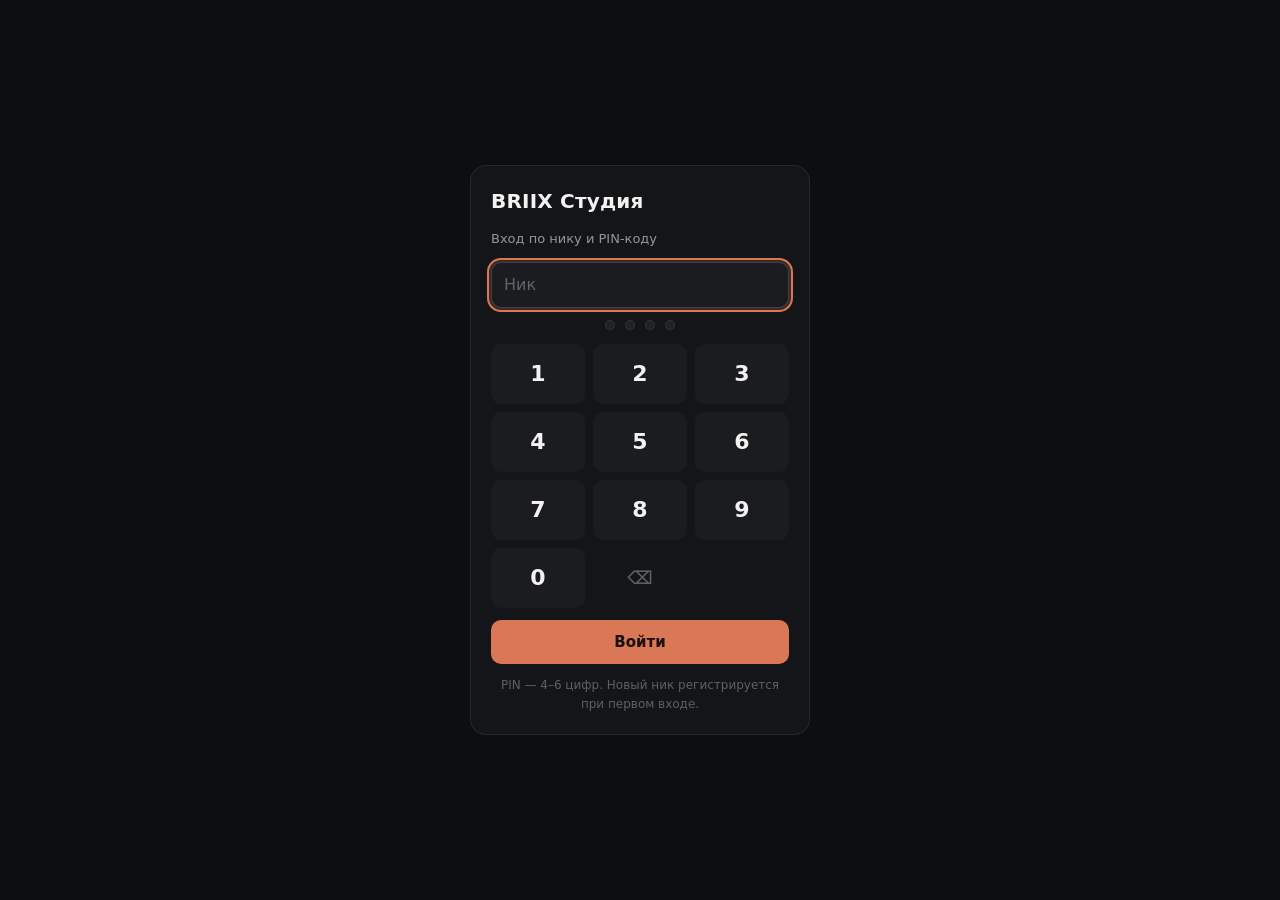
==== studio/index.html @ 79ad410c "Merge remote-tracking branch 'origin/main' into arena/7d3893cb-briix-ru # Conflicts: #	studio/index." ====
<!doctype html>
<html lang="ru" data-theme="dark">
<head>
<meta charset="utf-8">
<meta name="viewport" content="width=device-width, initial-scale=1, viewport-fit=cover">
<meta name="color-scheme" content="dark">
<title>BRIIX Студия</title>
<script>
// Зеркало на Pages (briix.ru) без шины /api — сразу на рабочую студию (demo.briix.ru).
if (location.hostname === 'briix.ru' || location.hostname === 'www.briix.ru') {
  location.replace('https://demo.briix.ru/studio/' + location.hash);
}
</script>
<link rel="stylesheet" href="studio.css?v=20261113-3">
</head>
<body>

<!-- Вход: ник + PIN-пад (клиентский; переезд на серверную auth — INFRA #78) -->
<div id="gate" class="gate" hidden>
  <div class="gate-card">
    <div class="gate-title">BRIIX Студия</div>
    <p class="gate-sub">Вход по нику и PIN-коду</p>
    <input id="nickInput" class="nick" aria-label="Ник" maxlength="24" autocomplete="off" autocapitalize="off" spellcheck="false" placeholder="Ник">
    <div id="pinDots" class="pin-dots" aria-label="PIN"></div>
    <div class="pinpad" id="pinpad" aria-label="Пин-пад">
      <button class="pk" data-digit="1">1</button>
      <button class="pk" data-digit="2">2</button>
      <button class="pk" data-digit="3">3</button>
      <button class="pk" data-digit="4">4</button>
      <button class="pk" data-digit="5">5</button>
      <button class="pk" data-digit="6">6</button>
      <button class="pk" data-digit="7">7</button>
      <button class="pk" data-digit="8">8</button>
      <button class="pk" data-digit="9">9</button>
      <button class="pk ghost" hidden></button>
      <button class="pk" data-digit="0">0</button>
      <button class="pk ghost" data-action="back" aria-label="Стереть">⌫</button>
    </div>
    <button id="enterBtn" class="save gate-enter">Войти</button>
    <p id="gateHint" class="hint">PIN — 4–6 цифр. Новый ник регистрируется при первом входе.</p>
  </div>
</div>

<main class="studio" id="studio" hidden>
  <header class="studio-header">
    <div><span class="brand-mark">B</span><strong>BRIIX</strong><span class="header-divider"></span><span>Студия</span></div>
    <span class="header-note">Пространство для идей</span>
  </header>

  <!-- Лента: чат-стрим, фото, треки — скроллится над композером -->
  <section id="feed" class="feed" aria-live="polite"></section>

  <!-- Библиотека: все генерации — скачать / в избранное / удалить -->
  <section id="lib" class="feed lib" hidden></section>

  <!-- Композер: карточка, прижатая к низу на мобайле -->
  <section class="composer-wrap">
    <div class="composer" id="composer">

      <nav class="modes" id="modes" aria-label="Режим студии">
        <button class="mode" data-mode="chat" aria-pressed="true">
          <svg viewBox="0 0 24 24" aria-hidden="true"><path d="M21 12a8 8 0 0 1-8 8H5l-2 2V12a8 8 0 0 1 8-8h2a8 8 0 0 1 8 8z"/></svg>
          Чат
        </button>
        <button class="mode" data-mode="photo" aria-pressed="false">
          <svg viewBox="0 0 24 24" aria-hidden="true"><rect x="3" y="5" width="18" height="14" rx="2"/><circle cx="9" cy="10" r="1.6"/><path d="M4 17l5-5 4 4 3-3 4 4"/></svg>
          Фото
        </button>
        <button class="mode" data-mode="music" aria-pressed="false">
          <svg viewBox="0 0 24 24" aria-hidden="true"><path d="M9 18V6l11-2v12"/><circle cx="6.5" cy="18" r="2.5"/><circle cx="17.5" cy="16" r="2.5"/></svg>
          Музыка
        </button>
      </nav>

      <!-- Одиночное крупное поле (чат / фото / музыка-Simple) -->
      <textarea id="prompt" class="prompt" aria-label="Ваш запрос" rows="2" placeholder="Что создаём?"></textarea>

      <!-- Музыка, «Тонко настроить»: лирика + стиль/промпт -->
      <div class="advanced" id="advanced" hidden>
        <div class="field-block">
          <span class="field-label">Лирика</span>
          <div class="field-shell">
            <textarea id="lyrics" class="ta" aria-label="Лирика" rows="2" placeholder="Текст песни…"></textarea>
            <button id="improveLyrics" class="improve" disabled aria-label="Улучшить лирику">
              <svg viewBox="0 0 24 24" aria-hidden="true"><path d="M12 3l1.7 4.6L18 9l-4.3 1.4L12 15l-1.7-4.6L6 9l4.3-1.4L12 3z"/><path d="M19 14l.8 2.2L22 17l-2.2.8L19 20l-.8-2.2L16 17l2.2-.8L19 14z"/></svg>
              Улучшить
            </button>
          </div>
          <button id="undoLyrics" class="undo" hidden>↩ Вернуть как было</button>
          <div class="tags" id="tags" aria-label="Структурные теги">
            <button class="tag" data-tag="[Verse]">Verse</button>
            <button class="tag" data-tag="[Chorus]">Chorus</button>
            <button class="tag" data-tag="[Bridge]">Bridge</button>
            <button class="tag" data-tag="[Outro]">Outro</button>
          </div>
        </div>
        <div class="field-block">
          <span class="field-label">Стиль / промпт</span>
          <div class="field-shell">
            <textarea id="musicPrompt" class="ta" aria-label="Стиль и музыкальный промпт" rows="2" placeholder="Жанр, темп, вокал, инструменты…"></textarea>
            <button id="improvePrompt" class="improve" disabled aria-label="Улучшить стиль">
              <svg viewBox="0 0 24 24" aria-hidden="true"><path d="M12 3l1.7 4.6L18 9l-4.3 1.4L12 15l-1.7-4.6L6 9l4.3-1.4L12 3z"/><path d="M19 14l.8 2.2L22 17l-2.2.8L19 20l-.8-2.2L16 17l2.2-.8L19 14z"/></svg>
              Улучшить
            </button>
          </div>
          <button id="undoPrompt" class="undo" hidden>↩ Вернуть как было</button>
        </div>
      </div>

      <p id="chatPending" class="composer-hint" role="status" hidden>Дождитесь ответа или остановите его, чтобы отправить следующий вопрос.</p>

      <!-- Тулбар инструментов под полем -->
      <div class="toolbar">
        <button id="addBtn" class="tool icon-only" aria-label="Добавить вложение" title="Вложения — скоро">
          <svg viewBox="0 0 24 24" aria-hidden="true"><path d="M12 5v14M5 12h14"/></svg>
        </button>
        <button id="newChat" class="tool chip chat-only" hidden title="Очистить ленту и начать заново">Новый чат</button>
        <button id="improvePhoto" class="tool chip photo-only" hidden disabled title="Арт-директор улучшит промпт">✨ Улучшить</button>
        <button id="undoPhoto" class="tool chip photo-only undo-chip" hidden>↩ Вернуть как было</button>
        <div class="menu-anchor">
          <button id="assistantChip" class="tool chip" aria-haspopup="menu" aria-expanded="false">
            <span id="assistantName">Наставник</span>
            <svg class="chev" viewBox="0 0 24 24" aria-hidden="true"><path d="M6 9l6 6 6-6"/></svg>
          </button>
          <div id="assistantMenu" class="menu" role="menu" aria-labelledby="assistantChip" hidden></div>
        </div>
        <div class="menu-anchor music-only" hidden>
          <button id="modelChip" class="tool chip" aria-haspopup="menu" aria-expanded="false">
            <span id="modelName">Flash</span>
            <svg class="chev" viewBox="0 0 24 24" aria-hidden="true"><path d="M6 9l6 6 6-6"/></svg>
          </button>
          <div id="modelMenu" class="menu" role="menu" aria-labelledby="modelChip" hidden></div>
        </div>
        <div id="vocalSeg" class="seg music-only" hidden role="group" aria-label="Режим трека">
          <button class="seg-btn" data-vocal="0" aria-pressed="true">🎤 Песня</button>
          <button class="seg-btn" data-vocal="1" aria-pressed="false">🎼 Инструментал</button>
        </div>
        <span class="spacer"></span>
        <button id="tuneToggle" class="tool chip toggle music-only" hidden aria-pressed="false">Тонко настроить</button>
        <button id="send" class="send" aria-label="Отправить" disabled>
          <svg viewBox="0 0 24 24" aria-hidden="true"><path d="M12 19V5M6 11l6-6 6 6"/></svg>
        </button>
      </div>

      <!-- Мета-полоса -->
      <div class="meta">
        <span id="metaLeft">briix.ru · Чат · Наставник</span>
        <span id="status" class="status">готов</span>
      </div>
    </div>

    <!-- Инлайн-ввод ключа -->
      <div id="keyCard" class="key-card" hidden>
      <label class="field-label" for="keyInput">Ключ приватного стенда</label>
      <div class="key-row">
        <input id="keyInput" type="password" autocomplete="off" placeholder="вставьте ключ">
        <button id="keySave" class="save">Сохранить</button>
      </div>
      <p id="keyStatus" class="hint" aria-live="polite"></p>
      <p class="hint">Тот же ключ, что в Настройках демо. Хранится только в этом браузере.</p>
    </div>
  </section>

  <!-- Вкладки: Чат / Библиотека -->
  <nav class="tabs" id="tabs" aria-label="Разделы студии">
    <button class="tab" data-tab="chat" aria-pressed="true">Чат</button>
    <button class="tab" data-tab="library" aria-pressed="false">Библиотека</button>
    <div class="menu-anchor tabs-profile">
      <button id="profileBtn" class="tool icon-only" aria-haspopup="menu" aria-expanded="false" aria-label="Профиль" title="Профиль">
        <svg viewBox="0 0 24 24" aria-hidden="true"><circle cx="12" cy="8" r="3.5"/><path d="M5 20c0-3.5 3-6 7-6s7 2.5 7 6"/></svg>
      </button>
      <div id="profileMenu" class="menu" role="menu" aria-labelledby="profileBtn" hidden>
        <span id="profileNick" class="menu-nick"></span>
        <button type="button" role="menuitem" id="profileKeyBtn">Ключ стенда…</button>
        <button type="button" role="menuitem" id="profileLogoutBtn">Выйти</button>
      </div>
    </div>
  </nav>
</main>
<script src="../wait-phrases.js?v=20261114"></script>
<script src="../wait-ui.js?v=20261114"></script>
<script src="studio.js?v=20261113-3"></script>
</body>
</html>
---- studio/studio.css ----
/* BRIIX Studio v2 — composer-first dark UI.
 * Palette: canvas #0d0e10 · surface-1 #141518 · surface-2 #1a1c20 · accent #d97757 (single).
 * Anatomy of the composer card: big prompt field on top, tool row under it
 * ([+] / chips / send), meta bar at the bottom with a hairline separator.
 * Vertical rhythm is a multiple of 4 (16/12/8). Transitions 150ms ease.
 */
[hidden] { display: none !important; }
:root {
  color-scheme: dark;
  --canvas: #0d0e10;
  --surface-1: #141518;
  --surface-2: #1a1c20;
  --hover: rgba(255, 255, 255, .06);
  --active: rgba(255, 255, 255, .10);
  --line: rgba(255, 255, 255, .08);
  --line-focus: rgba(255, 255, 255, .16);
  --ink: #f2f2f0;
  --muted: rgba(235, 235, 245, .6);
  --faint: rgba(235, 235, 245, .35);
  --accent: #d97757;
  --accent-hover: #e08a6d;
  --accent-active: #c96a4c;
  --accent-ring: rgba(217, 119, 87, .2);
  --accent-soft: rgba(217, 119, 87, .12);
  --accent-soft-hover: rgba(217, 119, 87, .18);
  --accent-ink: #1a0e08;
  --danger: #efaaa0;
  --danger-soft: rgba(239, 170, 160, .08);
  --amber: #e3c68b;
  --amber-soft: rgba(227, 198, 139, .08);
  --blue: #a9c6e6;
  --blue-soft: rgba(169, 198, 230, .08);
  --radius-card: 16px;
  --radius-pill: 8px;
  --font: system-ui, -apple-system, BlinkMacSystemFont, 'Segoe UI', sans-serif;
}
* { box-sizing: border-box; }
html, body { margin: 0; height: 100%; }
body {
  background: var(--canvas); color: var(--ink);
  font-family: var(--font); font-size: 15px; line-height: 1.55;
  -webkit-font-smoothing: antialiased; overscroll-behavior: none;
}
button, input, textarea { font: inherit; color: inherit; }
button {
  border: 0; background: none; cursor: pointer;
  -webkit-tap-highlight-color: transparent; appearance: none;
}
button:disabled { cursor: not-allowed; opacity: .4; }
:focus { outline: none; }
:focus-visible { outline: none; box-shadow: 0 0 0 3px var(--accent-ring); border-radius: var(--radius-pill); }

/* ---- каркас: лента сверху скроллится, композер прижат к низу -------------- */
.studio {
  height: 100dvh; max-width: 720px; margin: 0 auto;
  display: flex; flex-direction: column;
  padding: 0 16px calc(12px + env(safe-area-inset-bottom));
}
.feed { flex: 1; min-height: 0; overflow-y: auto; display: flex; flex-direction: column; gap: 12px; padding: 20px 4px 16px; }
 .feed:empty::before {
  content: 'Всё начинается с идеи'; color: var(--ink); font-size: 20px;
  font-weight: 650; letter-spacing: -.02em; margin: auto 0 0;
}
.feed:empty::after {
  content: 'Напишите сообщение или выберите режим, чтобы создать музыку или изображение.';
  color: var(--muted); max-width: 280px; margin-bottom: auto; font-size: 14px;
}
.composer-wrap { flex-shrink: 0; }

/* ---- карточка-композер ---------------------------------------------------- */
.composer {
  background: var(--surface-1);
  border: 1px solid var(--line);
  border-radius: var(--radius-card);
  padding: 8px;
  display: flex; flex-direction: column; gap: 8px;
  transition: border-color 150ms ease, box-shadow 150ms ease;
}
.composer:focus-within {
  border-color: var(--line-focus);
  box-shadow: 0 0 0 3px var(--accent-ring);
}

/* режимы — сегментированный контрол в шапке карточки */
.modes {
  display: grid; grid-template-columns: repeat(3, 1fr); gap: 4px;
  background: var(--surface-2); border-radius: 10px; padding: 4px;
}
.mode {
  display: inline-flex; align-items: center; justify-content: center; gap: 6px;
  min-height: 36px; padding: 4px 12px; border-radius: var(--radius-pill);
  color: var(--muted); font-weight: 500; font-size: 14px;
  transition: background 150ms ease, color 150ms ease;
}
.mode svg { width: 16px; height: 16px; fill: none; stroke: currentColor; stroke-width: 1.5; stroke-linecap: round; stroke-linejoin: round; }
.mode:hover { color: var(--ink); }
.mode:active { background: var(--active); }
.mode[aria-pressed="true"] { background: var(--hover); color: var(--ink); }
.mode[aria-pressed="true"] svg { color: var(--accent); }

/* крупное поле — без рамки, приглашение-вопрос */
.prompt {
  width: 100%; min-height: 56px; max-height: 200px; resize: none;
  background: transparent; border: 0; color: var(--ink);
  font-size: 16px; line-height: 1.5; padding: 8px;
  transition: box-shadow 150ms ease;
}
.prompt::placeholder { color: rgba(242, 242, 240, .35); }

/* музыка: раскрываемые тонкие поля */
.advanced { display: flex; flex-direction: column; gap: 12px; padding: 4px 4px 0; }
.field-block { display: flex; flex-direction: column; gap: 4px; }
.field-label {
  font-size: 11px; font-weight: 600; text-transform: uppercase;
  letter-spacing: .08em; color: var(--muted);
}
.field-shell { position: relative; }
.ta {
  width: 100%; resize: none; background: var(--surface-2);
  border: 1px solid transparent; border-radius: 12px;
  color: var(--ink); font-size: 16px; line-height: 1.5;
  padding: 10px 12px;
  transition: border-color 150ms ease, box-shadow 150ms ease, background 150ms ease;
}
.ta::placeholder { color: var(--faint); }
.ta:hover { border-color: var(--line); }
.ta:focus { border-color: var(--line-focus); box-shadow: 0 0 0 3px var(--accent-ring); }
#lyrics { padding-top: 44px; min-height: 96px; }
#musicPrompt { padding-top: 44px; min-height: 72px; }

.improve {
  position: absolute; top: 8px; right: 8px;
  display: inline-flex; align-items: center; gap: 4px;
  min-height: 32px; padding: 4px 10px; border-radius: var(--radius-pill);
  background: var(--hover); color: var(--muted); font-size: 12px; font-weight: 600;
  transition: background 150ms ease, color 150ms ease, box-shadow 150ms ease;
}
.improve svg { width: 14px; height: 14px; fill: none; stroke: currentColor; stroke-width: 1.5; stroke-linecap: round; stroke-linejoin: round; color: var(--accent); }
.improve:hover:not(:disabled) { background: var(--active); color: var(--ink); }
.improve:active:not(:disabled) { transform: translateY(1px); }
.improve.busy { opacity: .6; }
.undo {
  align-self: flex-start; min-height: 32px; padding: 4px 10px;
  border-radius: var(--radius-pill); background: var(--amber-soft);
  color: var(--amber); font-size: 12px; transition: background 150ms ease;
}
.undo:hover { background: rgba(227, 198, 139, .16); }

.tags { display: flex; flex-wrap: wrap; gap: 6px; }
.tag {
  min-height: 28px; padding: 2px 10px; border-radius: var(--radius-pill);
  background: var(--surface-2); color: var(--muted); font-size: 12px; font-weight: 500;
  border: 1px solid var(--line);
  transition: background 150ms ease, color 150ms ease, border-color 150ms ease;
}
.tag:hover { background: var(--hover); color: var(--ink); }
.tag:active { background: var(--active); }

/* ---- тулбар инструментов -------------------------------------------------- */
.toolbar { display: flex; align-items: center; flex-wrap: wrap; gap: 6px; padding: 0 2px; }
.toolbar .spacer { flex: 1; }
.tool {
  display: inline-flex; align-items: center; gap: 6px;
  min-height: 40px; padding: 8px 10px; border-radius: var(--radius-pill);
  color: var(--muted); font-size: 13px; font-weight: 500; white-space: nowrap;
  transition: background 150ms ease, color 150ms ease;
}
.tool svg { width: 18px; height: 18px; fill: none; stroke: currentColor; stroke-width: 1.5; stroke-linecap: round; stroke-linejoin: round; }
.tool .chev { width: 14px; height: 14px; color: var(--faint); transition: transform 150ms ease; }
.tool.icon-only { width: 40px; justify-content: center; padding: 0; }
.tool:hover:not(:disabled) { background: var(--hover); color: var(--ink); }
.tool:active:not(:disabled) { background: var(--active); }
.tool[aria-expanded="true"] { background: var(--hover); color: var(--ink); }
.tool[aria-expanded="true"] .chev { transform: rotate(180deg); }
.tool.toggle[aria-pressed="true"] { color: var(--accent); background: var(--accent-soft); }
.tool.toggle[aria-pressed="true"]:hover { background: var(--accent-soft-hover); color: var(--accent); }
.tool.chip.undo-chip { background: var(--amber-soft); color: var(--amber); }
.tool.chip.undo-chip:hover { background: rgba(227, 198, 139, .16); color: var(--amber); }

/* явный выбор режима трека: Песня / Инструментал */
.seg {
  display: inline-flex; gap: 2px; padding: 2px;
  background: var(--surface-2); border-radius: var(--radius-pill);
}
.seg-btn {
  display: inline-flex; align-items: center; gap: 4px;
  min-height: 34px; padding: 4px 10px; border-radius: var(--radius-pill);
  color: var(--muted); font-size: 12.5px; font-weight: 500; white-space: nowrap;
  transition: background 150ms ease, color 150ms ease;
}
.seg-btn:hover { color: var(--ink); }
.seg-btn[aria-pressed="true"] { background: var(--hover); color: var(--ink); font-weight: 600; }

/* кнопка отправки */
.send {
  width: 36px; height: 36px; border-radius: 50%;
  background: var(--accent); color: var(--accent-ink); flex-shrink: 0;
  display: inline-flex; align-items: center; justify-content: center;
  transition: background 150ms ease, transform 150ms ease, opacity 150ms ease;
}
.send svg { width: 18px; height: 18px; fill: none; stroke: currentColor; stroke-width: 1.8; stroke-linecap: round; stroke-linejoin: round; }
.send:hover:not(:disabled) { background: var(--accent-hover); }
.send:active:not(:disabled) { background: var(--accent-active); transform: scale(.96); }
.send:disabled { opacity: .35; }
.send.busy { animation: pulse 1.2s ease-in-out infinite; }
.send.stop { background: var(--surface-2); color: var(--ink); }
.send.stop svg { fill: currentColor; stroke: none; }
@keyframes pulse { 50% { opacity: .55; } }

/* ---- мета-полоса ----------------------------------------------------------- */
.meta {
  display: flex; align-items: center; justify-content: space-between; gap: 12px;
  padding: 8px 6px 2px; border-top: 1px solid var(--line);
  font-size: 11px; color: var(--muted); min-height: 24px;
}
.meta #status { color: var(--muted); text-align: right; }
.meta #status.busy { color: var(--accent); }

/* ---- дропдауны ------------------------------------------------------------- */
.menu-anchor { position: relative; display: inline-flex; }
.menu {
  position: absolute; bottom: calc(100% + 8px); left: 0; z-index: 20;
  min-width: 200px; max-height: min(60dvh, 360px); overflow-y: auto; padding: 4px;
  background: var(--surface-2); border: 1px solid var(--line-focus);
  border-radius: 12px; box-shadow: 0 12px 32px rgba(0, 0, 0, .5);
  display: flex; flex-direction: column;
}
.menu button {
  display: flex; align-items: center; justify-content: space-between; gap: 12px;
  min-height: 36px; padding: 6px 12px; border-radius: var(--radius-pill);
  color: var(--ink); font-size: 13px; text-align: left;
  transition: background 150ms ease;
}
.menu button .sub { display: block; font-size: 11px; color: var(--faint); }
.menu button:hover { background: var(--hover); }
.menu button:active { background: var(--active); }
.menu button[aria-checked="true"] { color: var(--accent); font-weight: 600; }

/* ---- лента ----------------------------------------------------------------- */
.card {
  border-radius: 14px; background: var(--surface-1); border: 1px solid var(--line);
  padding: 12px 14px; overflow-wrap: anywhere; font-size: 15px;
}
.card .who { font-size: 11px; font-weight: 600; text-transform: uppercase; letter-spacing: .08em; color: var(--muted); margin-bottom: 6px; }
.card.user { background: var(--surface-2); }
.card.assistant { border-color: var(--line-focus); }
.card.assistant .body { white-space: pre-wrap; }
.card.error { background: var(--danger-soft); border-color: var(--danger); color: var(--danger); font-size: 13px; }
.card.notice { background: var(--amber-soft); border-color: var(--amber); color: var(--amber); font-size: 13px; }
.card.stage { background: var(--blue-soft); border-color: var(--blue); color: var(--blue); font-size: 13px; }
.card.stage .who { color: var(--blue); }
.card.assistant .body.streaming::after { content: '▍'; color: var(--accent); animation: blink 1s step-end infinite; margin-left: 2px; }
@keyframes blink { 50% { opacity: 0; } }
@media (prefers-reduced-motion: no-preference) {
  .card { animation: card-in 180ms ease; }
}
@keyframes card-in { from { opacity: 0; transform: translateY(4px); } }

/* ---- живое ожидание: футуристичный спиннер + ротация фраз (wait-ui.js) -------
 * Три слоя: коническое кольцо (accent, свечение) · орбитальная точка (blue) ·
 * пульсирующее ядро. Только токены палитры; reduced-motion гасит глобально. */
.wait-line { display: flex; align-items: center; gap: 8px; min-height: 20px; }
.wait-spin {
  position: relative; width: 18px; height: 18px; flex-shrink: 0; border-radius: 50%;
  background: conic-gradient(from 0deg, var(--accent), transparent 110deg);
  -webkit-mask: radial-gradient(farthest-side, transparent calc(100% - 2.5px), var(--ink) calc(100% - 2.5px));
  mask: radial-gradient(farthest-side, transparent calc(100% - 2.5px), var(--ink) calc(100% - 2.5px));
  animation: waitspin 1s linear infinite;
  filter: drop-shadow(0 0 5px var(--accent-ring));
}
.wait-spin::before { /* ядро: дыхание энергии */
  content: ''; position: absolute; inset: 5px; border-radius: 50%;
  background: var(--accent); opacity: .8; filter: blur(.4px);
  animation: waitcore 1.3s ease-in-out infinite;
}
.wait-spin::after { /* орбитальная точка на кольце */
  content: ''; position: absolute; top: -2px; left: 50%; width: 4px; height: 4px;
  margin-left: -2px; border-radius: 50%;
  background: var(--blue); box-shadow: 0 0 6px var(--blue-soft), 0 0 2px var(--blue);
}
@keyframes waitspin { to { transform: rotate(360deg); } }
@keyframes waitcore { 0%, 100% { transform: scale(.55); opacity: .45; } 50% { transform: scale(1); opacity: .95; } }
.card.assistant .wait-line { color: var(--muted); }
@media (prefers-reduced-motion: reduce) {
  .wait-spin, .wait-spin::before { animation-duration: 3s; }
}
.card img, .card audio, .card video { width: 100%; border-radius: 10px; margin-top: 8px; display: block; }
.card img.media-in { opacity: 0; transition: opacity 200ms ease; }
.card img.media-in.loaded { opacity: 1; }
.skeleton-img {
  aspect-ratio: 1/1; width: 100%; border-radius: 10px; margin-top: 8px;
  background: linear-gradient(110deg, var(--surface-2) 8%, var(--hover) 18%, var(--surface-2) 33%);
  background-size: 200% 100%;
  animation: shimmer 1.4s linear infinite;
}
@keyframes shimmer { to { background-position: -200% 0; } }
.stage-elapsed { font-variant-numeric: tabular-nums; font-size: 11px; color: var(--faint); margin-left: auto; }
.wait-row { display: flex; align-items: center; gap: 8px; width: 100%; }
.stage-stop {
  width: 44px; height: 44px; flex-shrink: 0;
  border-radius: 50%; background: var(--hover); color: var(--muted);
  font-size: 13px; line-height: 1; display: inline-flex; align-items: center; justify-content: center;
  transition: background 150ms ease, color 150ms ease;
}
.stage-stop:hover { background: var(--danger-soft); color: var(--danger); }
.stopped-note { margin-top: 4px; font-size: 12px; color: var(--faint); }
/* прогресс по стадиям генерации трека */
.stage-progress { display: flex; gap: 3px; margin-top: 8px; }
.sp-seg { flex: 1; height: 4px; border-radius: 2px; background: var(--hover); overflow: hidden; }
.sp-fill { height: 100%; width: 0; background: var(--accent); transition: width .6s ease; }
.sp-seg.done .sp-fill { width: 100%; opacity: .5; }
.stage-progress-label { margin-top: 4px; font-size: 11px; color: var(--muted); font-variant-numeric: tabular-nums; }
.card .actions { display: flex; flex-wrap: wrap; gap: 8px; margin-top: 10px; }
.action {
  display: inline-flex; align-items: center; gap: 6px;
  min-height: 36px; padding: 6px 12px; border-radius: var(--radius-pill);
  background: var(--surface-2); border: 1px solid var(--line);
  color: var(--muted); font-size: 13px; font-weight: 500;
  transition: background 150ms ease, color 150ms ease, border-color 150ms ease;
}
.action:hover { background: var(--hover); color: var(--ink); border-color: var(--line-focus); }
.action:active { background: var(--active); }

/* ---- ключ ------------------------------------------------------------------- */
.key-card {
  margin-top: 12px; padding: 12px;
  background: var(--surface-1); border: 1px solid var(--amber); border-radius: 14px;
}
.key-row { display: flex; gap: 8px; margin-top: 6px; }
.key-row input {
  flex: 1; min-height: 44px; padding: 10px 12px;
  background: var(--surface-2); border: 1px solid var(--line); border-radius: 10px;
  color: var(--ink); font-size: 16px; appearance: none;
  transition: border-color 150ms ease, box-shadow 150ms ease;
}
.key-row input::placeholder { color: var(--faint); }
.key-row input:focus { border-color: var(--line-focus); box-shadow: 0 0 0 3px var(--accent-ring); }
.save {
  min-height: 44px; padding: 8px 16px; border-radius: 10px;
  background: var(--accent); color: var(--accent-ink); font-weight: 600;
  transition: background 150ms ease;
}
.save:hover { background: var(--accent-hover); }
.save:active { background: var(--accent-active); }
.hint { margin: 8px 0 0; font-size: 12px; color: var(--faint); }

/* ---- мобайл 390×844: тач-таргеты 44, композер у нижнего края ---------------- */
@media (max-width: 480px) {
  .studio { padding: 0 10px calc(8px + env(safe-area-inset-bottom)); }
  .feed { padding-top: 12px; }
  .mode, .tool { min-height: 44px; }
  .seg-btn { min-height: 44px; }
  .tool { font-size: 13px; }
  .tool.chip { padding: 8px 12px; }
  .send { width: 44px; height: 44px; }
  .menu button { min-height: 44px; }
  .action, .improve, .undo { min-height: 44px; }
  .tag { min-height: 44px; padding: 4px 12px; }
  .prompt { font-size: 16px; }
}
@media (max-width: 380px) {
  .tool.chip { max-width: 130px; overflow: hidden; text-overflow: ellipsis; }
}
@media (prefers-reduced-motion: reduce) {
  * { transition: none !important; animation: none !important; }
}

/* ---- вход: ник + PIN-пад (клиентский) -------------------------------------- */
.gate {
  position: fixed; inset: 0; z-index: 50;
  background: var(--canvas);
  display: flex; align-items: center; justify-content: center;
  padding: 16px;
}
.gate-card {
  width: 100%; max-width: 340px;
  background: var(--surface-1); border: 1px solid var(--line); border-radius: 16px;
  padding: 20px; display: flex; flex-direction: column; gap: 12px;
}
.gate-title { font-size: 20px; font-weight: 700; letter-spacing: .01em; }
.gate-sub { margin: 0; font-size: 13px; color: var(--muted); }
.gate .nick {
  width: 100%; min-height: 44px; padding: 10px 12px;
  background: var(--surface-2); border: 1px solid var(--line); border-radius: 10px;
  color: var(--ink); font-size: 16px; appearance: none;
  transition: border-color 150ms ease, box-shadow 150ms ease;
}
.gate .nick::placeholder { color: var(--faint); }
.gate .nick:focus { border-color: var(--line-focus); box-shadow: 0 0 0 3px var(--accent-ring); }
.pin-dots { display: flex; justify-content: center; gap: 10px; min-height: 12px; }
.pin-dots .pd { width: 10px; height: 10px; border-radius: 50%; background: var(--hover); border: 1px solid var(--line); transition: background 150ms ease; }
.pin-dots .pd.on { background: var(--accent); border-color: var(--accent); }
.pinpad { display: grid; grid-template-columns: repeat(3, 1fr); gap: 8px; }
.pk {
  min-height: 60px; border-radius: 10px; background: var(--surface-2);
  color: var(--ink); font-size: 22px; font-weight: 600;
  transition: background 150ms ease, transform 100ms ease;
}
.pk:hover { background: var(--hover); }
.pk:active { background: var(--active); transform: scale(.97); }
.pk.ghost { background: transparent; color: var(--faint); font-size: 18px; }
.gate-enter { width: 100%; }
.gate .hint { margin: 0; text-align: center; min-height: 18px; }

/* ---- вкладки: Чат / Библиотека --------------------------------------------- */
.tabs {
  display: flex; gap: 4px; margin-top: 8px;
  background: var(--surface-1); border: 1px solid var(--line); border-radius: var(--radius-card);
  padding: 4px;
}
.tab {
  flex: 1; display: inline-flex; align-items: center; justify-content: center;
  min-height: 40px; padding: 4px 12px; border-radius: var(--radius-pill);
  color: var(--muted); font-weight: 500; font-size: 14px;
  transition: background 150ms ease, color 150ms ease;
}
.tab:hover { color: var(--ink); }
.tab:active { background: var(--active); }
.tab[aria-pressed="true"] { background: var(--hover); color: var(--ink); }

/* ---- библиотека ------------------------------------------------------------- */
.lib-filters { display: flex; flex-wrap: wrap; gap: 6px; }
.lib-item { display: flex; gap: 12px; align-items: center; } /* строка-карточка: миниатюра слева, контент справа */
.lib-item .lib-cover { width: 64px; height: 64px; flex-shrink: 0; overflow: hidden;
  display: grid; place-items: center; border-radius: 10px; background: var(--surface-2); color: var(--muted); }
.lib-item .lib-cover img { width: 100%; height: 100%; margin: 0; border-radius: 0; object-fit: cover; }
.lib-main { flex: 1; min-width: 0; display: flex; flex-direction: column; gap: 2px; }
.lib-item .lib-prompt {
  color: var(--muted); font-size: 13px; line-height: 1.45; min-width: 0;
  display: -webkit-box; -webkit-line-clamp: 2; -webkit-box-orient: vertical; overflow: hidden;
}
.lib-item .lib-media { min-height: 20px; font-size: 13px; color: var(--faint); }
.lib-item .lib-media img, .lib-item .lib-media audio { width: 100%; border-radius: 10px; margin-top: 8px; display: block; }
.lib-item .actions { display: flex; flex-wrap: wrap; gap: 6px; margin-top: 4px; }
.lib-item .action { min-height: 32px; padding: 4px 10px; font-size: 12px; }
.feed-cover { width: 132px; max-width: 40%; border-radius: 10px; margin-top: 8px; display: block; }
.lib-item.fav { border-color: var(--amber); }
.lib-lyrics { margin-top: 8px; }
.lib-lyrics-toggle { font-size: 12px; }
.lib-lyrics-text {
  margin-top: 6px; color: var(--muted); font-size: 13px; line-height: 1.5;
  white-space: pre-wrap; max-height: 200px; overflow: auto;
  background: var(--surface-2); border-radius: 10px; padding: 8px 10px;
}

/* ---- профиль-меню в панели вкладок ----------------------------------------- */
.tabs-profile { margin-left: auto; }
.menu-nick { display: block; padding: 8px 12px 4px; font-size: 12px; font-weight: 600; color: var(--muted); }
@media (max-width: 640px) {
  .tabs .tool.icon-only { min-height: 44px; min-width: 44px; }
}

/* Mobile studio: quiet hierarchy, compact editor and result cards. */
.studio-header {
  flex: 0 0 auto; min-height: 56px; display: flex; align-items: center;
  justify-content: space-between; gap: 12px; border-bottom: 1px solid var(--line);
  color: var(--muted); font-size: 13px;
}
.studio-header > div { display: flex; align-items: center; gap: 9px; }
.studio-header strong { color: var(--ink); letter-spacing: .12em; font-size: 12px; }
.brand-mark { display: grid; place-items: center; width: 27px; height: 27px;
  border-radius: 8px; color: var(--accent-ink); background: var(--accent); font-weight: 800; }
.header-divider { height: 16px; width: 1px; background: var(--line-focus); }
.header-note { font-size: 12px; }
.lib-results { display: flex; flex-direction: column; gap: 12px; min-width: 0; }
.lib-error { color: var(--danger); margin-top: 10px; font-size: 13px; }
.track-cover {
  display: grid; place-items: center; width: min(100%, 200px); aspect-ratio: 1;
  margin: 8px 0; overflow: hidden; border-radius: 12px; border: 1px solid var(--line);
  background: var(--surface-2); color: var(--muted); font-size: 36px;
}
.card .track-cover img, .lib-item .lib-media .track-cover img {
  width: 100%; height: 100%; margin: 0; object-fit: cover; border-radius: 0;
}
:focus-visible { outline: 2px solid var(--accent); outline-offset: 2px; }
@media (max-width: 480px) {
  .studio-header { min-height: 48px; }
  .header-note { display: none; }
  .advanced { max-height: 38dvh; gap: 8px; overflow-y: auto; overscroll-behavior: contain; }
  .studio.is-advanced .feed:empty::after { display: none; }
  #lyrics { min-height: 80px; }
  #musicPrompt { min-height: 72px; }
  .toolbar { gap: 4px; }
  .tool.icon-only { min-width: 44px; }
  .tab { min-height: 44px; }
  .track-cover { width: min(100%, 160px); }
  .action { min-width: 44px; justify-content: center; }
  .lib-item .action { min-height: 44px; }
}
@media (max-height: 600px) {
  .studio-header { min-height: 38px; }
  .advanced { max-height: 22dvh; }
  .meta { display: none; }
}

.composer-hint { margin: 0 8px; font-size: 12px; color: var(--muted); }
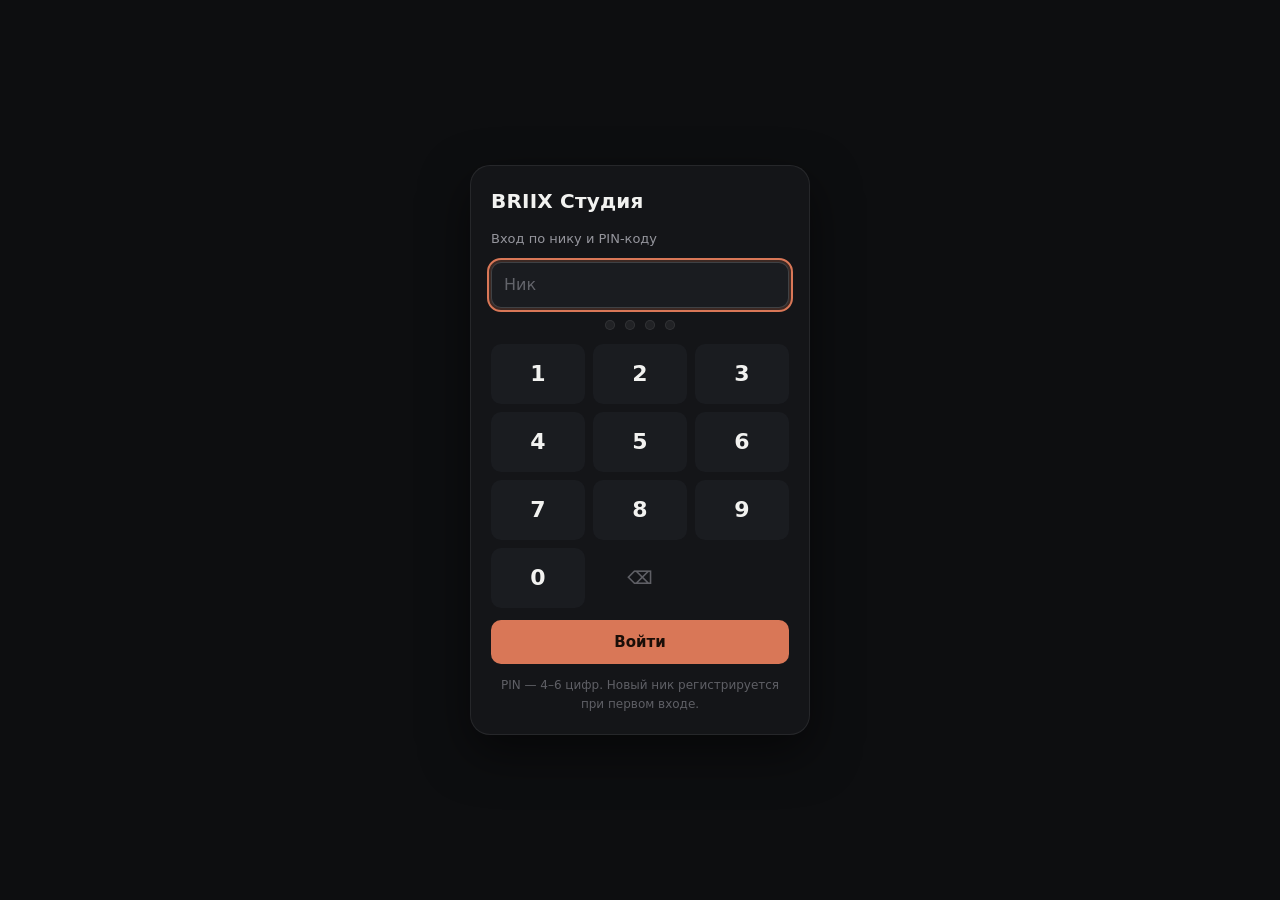
==== commit 515acc76: "Refresh studio interface and improve media recovery Co-authored-by: arena-agent <297053741+arena-age" ====
--- a/studio/index.html
+++ b/studio/index.html
@@ -11,7 +11,7 @@
   location.replace('https://demo.briix.ru/studio/' + location.hash);
 }
 </script>
-<link rel="stylesheet" href="studio.css?v=20261113-3">
+<link rel="stylesheet" href="studio.css?v=20261113-studio-refresh-2386fdb3">
 </head>
 <body>
 
@@ -44,8 +44,17 @@
 <main class="studio" id="studio" hidden>
   <header class="studio-header">
     <div><span class="brand-mark">B</span><strong>BRIIX</strong><span class="header-divider"></span><span>Студия</span></div>
-    <span class="header-note">Пространство для идей</span>
+    <button id="sessionsOpen" class="tool chip" type="button" aria-haspopup="dialog" aria-controls="sessionsDialog"><svg viewBox="0 0 24 24" aria-hidden="true"><path d="M4 6h16M4 12h16M4 18h16"/></svg> История</button>
   </header>
+  <div id="storageWarning" class="storage-warning" role="alert" hidden></div>
+  <div id="sessionsOverlay" class="sessions-overlay" hidden>
+    <section id="sessionsDialog" class="sessions-dialog" role="dialog" aria-modal="true" aria-labelledby="sessionsTitle" tabindex="-1">
+      <div class="sessions-head"><h2 id="sessionsTitle">История</h2><button id="sessionsClose" class="tool icon-only" type="button" aria-label="Закрыть историю">✕</button></div>
+      <button id="sessionsNew" class="session-new" type="button">＋ Новый чат</button>
+      <p class="sessions-help">Сессии хранятся в этом браузере; приватная вкладка может удалить их после закрытия. Аудиофайлы на сервере могут быть удалены.</p>
+      <div id="sessionsList" class="sessions-list"></div>
+    </section>
+  </div>
 
   <!-- Лента: чат-стрим, фото, треки — скроллится над композером -->
   <section id="feed" class="feed" aria-live="polite"></section>
@@ -107,15 +116,20 @@
         </div>
       </div>
 
+      <p id="modelHint" class="composer-hint music-only" hidden>Модель для инструментала определяет сервер.</p>
       <p id="chatPending" class="composer-hint" role="status" hidden>Дождитесь ответа или остановите его, чтобы отправить следующий вопрос.</p>
+      <div class="producer-entry music-only" hidden>
+        <button id="prepareMusic" class="tool chip producer-button" type="button" disabled>✦ Подготовить песню</button>
+        <span>Продюсер предложит черновик без запуска генерации</span>
+      </div>
 
       <!-- Тулбар инструментов под полем -->
       <div class="toolbar">
         <button id="addBtn" class="tool icon-only" aria-label="Добавить вложение" title="Вложения — скоро">
           <svg viewBox="0 0 24 24" aria-hidden="true"><path d="M12 5v14M5 12h14"/></svg>
         </button>
-        <button id="newChat" class="tool chip chat-only" hidden title="Очистить ленту и начать заново">Новый чат</button>
-        <button id="improvePhoto" class="tool chip photo-only" hidden disabled title="Арт-директор улучшит промпт">✨ Улучшить</button>
+        <button id="newChat" class="tool chip chat-only" hidden title="Начать новую сессию, сохранив текущую">Новый чат</button>
+        <button id="improvePhoto" class="tool chip photo-only" hidden disabled title="Арт-директор улучшит промпт"><svg viewBox="0 0 24 24" aria-hidden="true"><path d="M12 3l1.7 4.6L18 9l-4.3 1.4L12 15l-1.7-4.6L6 9l4.3-1.4L12 3z"/></svg> Улучшить</button>
         <button id="undoPhoto" class="tool chip photo-only undo-chip" hidden>↩ Вернуть как было</button>
         <div class="menu-anchor">
           <button id="assistantChip" class="tool chip" aria-haspopup="menu" aria-expanded="false">
@@ -132,8 +146,8 @@
           <div id="modelMenu" class="menu" role="menu" aria-labelledby="modelChip" hidden></div>
         </div>
         <div id="vocalSeg" class="seg music-only" hidden role="group" aria-label="Режим трека">
-          <button class="seg-btn" data-vocal="0" aria-pressed="true">🎤 Песня</button>
-          <button class="seg-btn" data-vocal="1" aria-pressed="false">🎼 Инструментал</button>
+          <button class="seg-btn" data-vocal="0" aria-pressed="true"><svg viewBox="0 0 24 24" aria-hidden="true"><rect x="9" y="3" width="6" height="12" rx="3"/><path d="M5 11a7 7 0 0 0 14 0M12 18v3m-3 0h6"/></svg> Песня</button>
+          <button class="seg-btn" data-vocal="1" aria-pressed="false"><svg viewBox="0 0 24 24" aria-hidden="true"><path d="M9 18V6l11-2v12"/><circle cx="6.5" cy="18" r="2.5"/><circle cx="17.5" cy="16" r="2.5"/></svg> Инструментал</button>
         </div>
         <span class="spacer"></span>
         <button id="tuneToggle" class="tool chip toggle music-only" hidden aria-pressed="false">Тонко настроить</button>
@@ -179,6 +193,9 @@
 </main>
 <script src="../wait-phrases.js?v=20261114"></script>
 <script src="../wait-ui.js?v=20261114"></script>
-<script src="studio.js?v=20261113-3"></script>
+<script src="session-store.js?v=20261114-97-p1"></script>
+<script src="waveform.js?v=20261114-97-p1b"></script>
+<script src="producer-brain.js?v=dj1-74926e0-1"></script>
+<script src="studio.js?v=20261113-studio-refresh-2386fdb3"></script>
 </body>
 </html>
--- a/studio/studio.css
+++ b/studio/studio.css
@@ -30,6 +30,9 @@
   --amber-soft: rgba(227, 198, 139, .08);
   --blue: #a9c6e6;
   --blue-soft: rgba(169, 198, 230, .08);
+  --placeholder: rgba(242, 242, 240, .35);
+  --amber-hover: rgba(227, 198, 139, .16);
+  --shadow: rgba(0, 0, 0, .5);
   --radius-card: 16px;
   --radius-pill: 8px;
   --font: system-ui, -apple-system, BlinkMacSystemFont, 'Segoe UI', sans-serif;
@@ -105,7 +108,7 @@
   font-size: 16px; line-height: 1.5; padding: 8px;
   transition: box-shadow 150ms ease;
 }
-.prompt::placeholder { color: rgba(242, 242, 240, .35); }
+.prompt::placeholder { color: var(--placeholder); }
 
 /* музыка: раскрываемые тонкие поля */
 .advanced { display: flex; flex-direction: column; gap: 12px; padding: 4px 4px 0; }
@@ -144,7 +147,7 @@
   border-radius: var(--radius-pill); background: var(--amber-soft);
   color: var(--amber); font-size: 12px; transition: background 150ms ease;
 }
-.undo:hover { background: rgba(227, 198, 139, .16); }
+.undo:hover { background: var(--amber-hover); }
 
 .tags { display: flex; flex-wrap: wrap; gap: 6px; }
 .tag {
@@ -175,7 +178,7 @@
 .tool.toggle[aria-pressed="true"] { color: var(--accent); background: var(--accent-soft); }
 .tool.toggle[aria-pressed="true"]:hover { background: var(--accent-soft-hover); color: var(--accent); }
 .tool.chip.undo-chip { background: var(--amber-soft); color: var(--amber); }
-.tool.chip.undo-chip:hover { background: rgba(227, 198, 139, .16); color: var(--amber); }
+.tool.chip.undo-chip:hover { background: var(--amber-hover); color: var(--amber); }
 
 /* явный выбор режима трека: Песня / Инструментал */
 .seg {
@@ -222,7 +225,7 @@
   position: absolute; bottom: calc(100% + 8px); left: 0; z-index: 20;
   min-width: 200px; max-height: min(60dvh, 360px); overflow-y: auto; padding: 4px;
   background: var(--surface-2); border: 1px solid var(--line-focus);
-  border-radius: 12px; box-shadow: 0 12px 32px rgba(0, 0, 0, .5);
+  border-radius: 12px; box-shadow: 0 12px 32px var(--shadow);
   display: flex; flex-direction: column;
 }
 .menu button {
@@ -494,3 +497,176 @@
 }
 
 .composer-hint { margin: 0 8px; font-size: 12px; color: var(--muted); }
+
+/* Session history stays above the composer and remains usable with a keyboard. */
+.session-feed { display: contents; }
+.session-feed:empty::before { content: 'Всё начинается с идеи'; color: var(--ink); font-size: 20px; font-weight: 650; margin: auto 0 0; }
+.session-feed:empty::after { content: 'Напишите сообщение или выберите режим, чтобы создать музыку или изображение.'; color: var(--muted); max-width: 280px; margin-bottom: auto; font-size: 14px; }
+.sessions-overlay { position: fixed; inset: 0; z-index: 40; background: var(--shadow); display: flex; }
+.sessions-dialog { width: min(90vw, 380px); height: 100%; padding: max(16px, env(safe-area-inset-top)) 16px max(16px, env(safe-area-inset-bottom)); background: var(--surface-1); border-right: 1px solid var(--line); display: flex; flex-direction: column; gap: 12px; }
+.sessions-head { display: flex; align-items: center; justify-content: space-between; }
+.sessions-head h2 { margin: 0; font-size: 18px; }
+.sessions-head button { min-width: 44px; min-height: 44px; }
+.session-new, .session-item { min-height: 44px; border-radius: 10px; text-align: left; padding: 10px 12px; background: var(--surface-2); }
+.session-new { color: var(--ink); border: 1px solid var(--line-focus); }
+.sessions-help { color: var(--muted); font-size: 12px; margin: 0; }
+.sessions-list { overflow-y: auto; display: flex; flex-direction: column; gap: 6px; }
+.session-item { width: 100%; display: flex; flex-direction: column; gap: 2px; overflow-wrap: anywhere; }
+.session-item[aria-current="true"] { outline: 1px solid var(--accent); }
+.session-item time { color: var(--muted); font-size: 12px; }
+.storage-warning { color: var(--danger); background: var(--danger-soft); border: 1px solid var(--danger); border-radius: 8px; padding: 8px; font-size: 13px; }
+.track-details { margin-top: 8px; color: var(--muted); font-size: 13px; }
+.track-details summary { min-height: 44px; display: flex; align-items: center; cursor: pointer; }
+.track-details div { white-space: pre-wrap; overflow-wrap: anywhere; padding: 8px; background: var(--surface-2); border-radius: 8px; }
+.cover-retry { min-width: 44px; min-height: 44px; color: var(--ink); }
+.waveform { display: flex; flex-direction: column; gap: 6px; margin-top: 8px; }
+.waveform-status { color: var(--muted); font-size: 12px; }
+.waveform-canvas { width: 100%; height: 36px; display: block; }
+.waveform-seek { width: 100%; min-height: 44px; accent-color: var(--accent); }
+.lib-more { max-width: 100%; }
+.lib-more summary { cursor: pointer; list-style: none; }
+.lib-more summary::-webkit-details-marker { display: none; }
+.lib-more .actions { width: 100%; }
+.lib-item { align-items: flex-start; }
+
+/* Compact mobile result hierarchy; secondary actions remain in the details menu. */
+.media-load { margin-top: 8px; color: var(--ink); }
+.lib-item .lib-media { color: var(--muted); }
+.lib-item .lib-media .media-load { margin-top: 6px; }
+.lib-item .lib-more[open] { flex-basis: 100%; }
+.lib-more .actions { padding-top: 4px; }
+@media (max-width: 480px) {
+  .lib-results { gap: 8px; }
+  .lib-item { gap: 10px; padding: 12px; }
+  .lib-item .lib-cover { width: 56px; height: 56px; }
+  .lib-item .who { line-height: 1.35; }
+  .lib-item .lib-prompt { color: var(--ink); }
+  .lib-item .actions { gap: 4px; }
+  .lib-item .action { padding-inline: 9px; }
+  .session-item { gap: 4px; }
+}
+.lib-item .action { color: var(--ink); text-decoration: none; }
+.lib-item .hint { color: var(--muted); }
+@media (max-width: 480px) {
+  .lib-filters { flex-wrap: nowrap; overflow-x: auto; padding-bottom: 2px; }
+  .lib-filters .tag { flex: 0 0 auto; }
+  .lib-item .who { text-transform: none; letter-spacing: 0; }
+}
+.media-play-hint { margin: 6px 0 0; color: var(--muted); font-size: 12px; }
+.lib-filters, .lib-results { flex-shrink: 0; }
+
+/* Optional producer: review first; no generation is submitted by this control. */
+.producer-entry { display: flex; flex-wrap: wrap; align-items: center; gap: 4px 10px; padding: 0 2px; }
+.producer-entry span { color: var(--muted); font-size: 12px; }
+.producer-button { color: var(--ink); border-color: var(--line-focus); }
+.producer-draft { display: flex; flex-direction: column; gap: 10px; }
+.producer-draft .producer-note { margin: 0; color: var(--muted); font-size: 13px; }
+.producer-field { display: flex; flex-direction: column; gap: 4px; color: var(--muted); font-size: 13px; }
+.producer-field input, .producer-field textarea {
+  width: 100%; min-height: 44px; padding: 10px 12px; border: 1px solid var(--line-focus);
+  border-radius: 10px; background: var(--surface-2); color: var(--ink); font-size: 16px;
+}
+.producer-field textarea { resize: vertical; min-height: 84px; line-height: 1.5; }
+.producer-field textarea.producer-lyrics { min-height: 150px; }
+.producer-idea { color: var(--muted); font-size: 13px; overflow-wrap: anywhere; }
+.producer-idea summary { min-height: 44px; display: flex; align-items: center; cursor: pointer; }
+.producer-idea pre { white-space: pre-wrap; overflow-wrap: anywhere; font: inherit; }
+.producer-warning { color: var(--amber); font-size: 13px; margin: 0; }
+.producer-actions { display: flex; flex-wrap: wrap; gap: 8px; }
+.producer-actions .action { min-height: 44px; }
+@media (max-width: 480px) { .producer-entry span { display: none; } }
+.producer-raw { white-space: pre-wrap; overflow-wrap: anywhere; font: inherit; }
+
+/* Studio refresh: the creation area, controls and result cards share one hierarchy. */
+.studio { max-width: 800px; }
+.studio-header { min-height: 62px; border: 0; }
+.studio-header > div { gap: 10px; }
+.studio-header strong { font-size: 13px; }
+.brand-mark { width: 32px; height: 32px; border-radius: 10px; box-shadow: 0 4px 16px var(--accent-ring); }
+#sessionsOpen { border: 1px solid var(--line); background: var(--surface-1); color: var(--ink); padding-inline: 12px; }
+#sessionsOpen svg { width: 16px; height: 16px; }
+.feed { gap: 14px; padding-inline: 2px; }
+.session-feed:empty::before {
+  content: attr(data-welcome-title); max-width: 460px; margin: auto 4px 0;
+  font-size: clamp(25px, 5vw, 36px); line-height: 1.13; letter-spacing: -.04em; font-weight: 700;
+}
+.session-feed:empty::after {
+  content: attr(data-welcome-text); max-width: 360px; margin: 12px 4px auto;
+  font-size: 14px; line-height: 1.55;
+}
+.composer { padding: 10px; gap: 7px; border-color: var(--line-focus); border-radius: 20px;
+  box-shadow: 0 14px 36px var(--shadow); }
+.modes { gap: 3px; padding: 4px; border: 1px solid var(--line); border-radius: 12px; }
+.mode { border-radius: 9px; font-weight: 600; }
+.mode[aria-pressed="true"] { background: var(--surface-1); box-shadow: 0 2px 7px var(--shadow); }
+.prompt { min-height: 70px; padding: 12px 10px 8px; }
+.toolbar { border-top: 1px solid var(--line); padding-top: 7px; }
+.toolbar .spacer { display: none; }
+.toolbar .send { margin-left: auto; }
+.tool.chip { border: 1px solid var(--line); background: var(--surface-2); color: var(--ink); }
+.tool.chip:hover:not(:disabled) { border-color: var(--line-focus); background: var(--hover); }
+.tool.toggle[aria-pressed="true"] { background: var(--accent-soft); color: var(--accent); }
+.seg { border: 1px solid var(--line); }
+.seg-btn svg { width: 16px; height: 16px; flex: none; fill: none; stroke: currentColor; stroke-width: 1.6; stroke-linecap: round; stroke-linejoin: round; }
+.seg-btn[aria-pressed="true"] { color: var(--ink); background: var(--active); }
+.seg-btn[aria-pressed="true"] svg { color: var(--accent); }
+.producer-entry { padding: 0 2px 3px; }
+.producer-entry .producer-button { background: var(--accent-soft); color: var(--accent); border: 1px solid var(--accent-ring); font-weight: 600; }
+.producer-entry .producer-button:hover:not(:disabled) { background: var(--accent-soft-hover); color: var(--accent); }
+.meta { border: 0; padding: 1px 6px; }
+.tabs { background: transparent; border: 0; gap: 4px; padding: 5px 0 0; }
+.tab[aria-pressed="true"] { background: var(--surface-2); color: var(--ink); }
+.card { border-radius: 16px; padding: 16px; }
+.card.user { border-color: var(--line-focus); }
+.card .who { margin-bottom: 8px; }
+.card.assistant .body { line-height: 1.6; }
+.card .actions { gap: 6px; }
+.action { text-decoration: none; color: var(--ink); }
+.action.media-load { background: var(--accent-soft); color: var(--accent); border-color: var(--accent-ring); font-weight: 650; }
+.action.media-load:hover { background: var(--accent-soft-hover); }
+.lib-filters .tag[aria-pressed="true"] { color: var(--accent); border-color: var(--accent-ring); background: var(--accent-soft); }
+.lib-item { padding: 14px; border-color: var(--line-focus); }
+.lib-item .lib-cover { width: 72px; height: 72px; border: 1px solid var(--line); border-radius: 12px; }
+.lib-item .who { text-transform: none; letter-spacing: 0; margin-bottom: 2px; }
+.lib-item .lib-prompt { color: var(--ink); font-size: 14px; font-weight: 600; line-height: 1.4; }
+.lib-item .lib-media { min-height: 0; }
+.lib-item .hint { margin-top: 3px; }
+.track-cover, .lib-cover { position: relative; background: linear-gradient(145deg, var(--accent-soft), var(--surface-2) 65%); }
+.cover-placeholder { display: grid; place-items: center; width: 100%; height: 100%; color: var(--accent); opacity: .6; }
+.cover-placeholder svg { width: 30%; min-width: 22px; height: auto; fill: none; stroke: currentColor; stroke-width: 1.4; stroke-linecap: round; stroke-linejoin: round; }
+.track-cover.is-loading::after, .lib-cover.is-loading::after { content: ''; position: absolute; inset: 0; background: var(--hover); animation: cover-pulse 1.2s ease-in-out infinite alternate; pointer-events: none; }
+@keyframes cover-pulse { to { opacity: .25; } }
+.cover-retry { width: 100%; height: 100%; color: var(--ink); font-size: 22px; background: var(--surface-2); }
+.cover-retry:hover { color: var(--accent); }
+.lib-more summary { min-height: 44px; }
+.gate-card { border-radius: 20px; box-shadow: 0 18px 48px var(--shadow); }
+@media (max-width: 480px) {
+  .studio-header { min-height: 54px; }
+  .studio { padding-inline: 12px; }
+  .composer { padding: 8px; border-radius: 18px; }
+  .prompt { min-height: 58px; }
+  .toolbar { gap: 4px; padding-top: 5px; }
+  .lib-item .lib-cover { width: 64px; height: 64px; }
+  .card { padding: 13px; }
+}
+@media (max-height: 600px) {
+  .studio-header { min-height: 40px; }
+  .prompt { min-height: 48px; }
+  .composer { gap: 4px; }
+  .session-feed:empty::before { font-size: 22px; }
+}
+@media (prefers-reduced-motion: reduce) {
+  .track-cover.is-loading::after, .lib-cover.is-loading::after { animation: none; }
+}
+.lib-item .actions > .lib-media { flex: 0 1 auto; }
+.lib-item .actions > .lib-media.has-audio { flex-basis: 100%; }
+.lib-item .actions > .lib-media .media-load { margin: 0; }
+.lib-load-more { align-self: center; min-height: 44px; }
+.studio-welcome { margin: auto 4px; max-width: 460px; }
+.studio-welcome h1 { margin: 0; font-size: clamp(25px, 5vw, 36px); line-height: 1.13; letter-spacing: -.04em; font-weight: 700; }
+.studio-welcome p { margin: 12px 0 0; max-width: 360px; color: var(--muted); font-size: 14px; line-height: 1.55; }
+@media (max-height: 600px) { .studio-welcome h1 { font-size: 22px; } }
+.cover-placeholder { align-content: center; gap: 3px; }
+.cover-placeholder .cover-label { font-size: 9px; line-height: 1; text-align: center; color: var(--muted); }
+.cover-placeholder:hover { opacity: 1; }
+.is-loading .cover-label { visibility: hidden; }
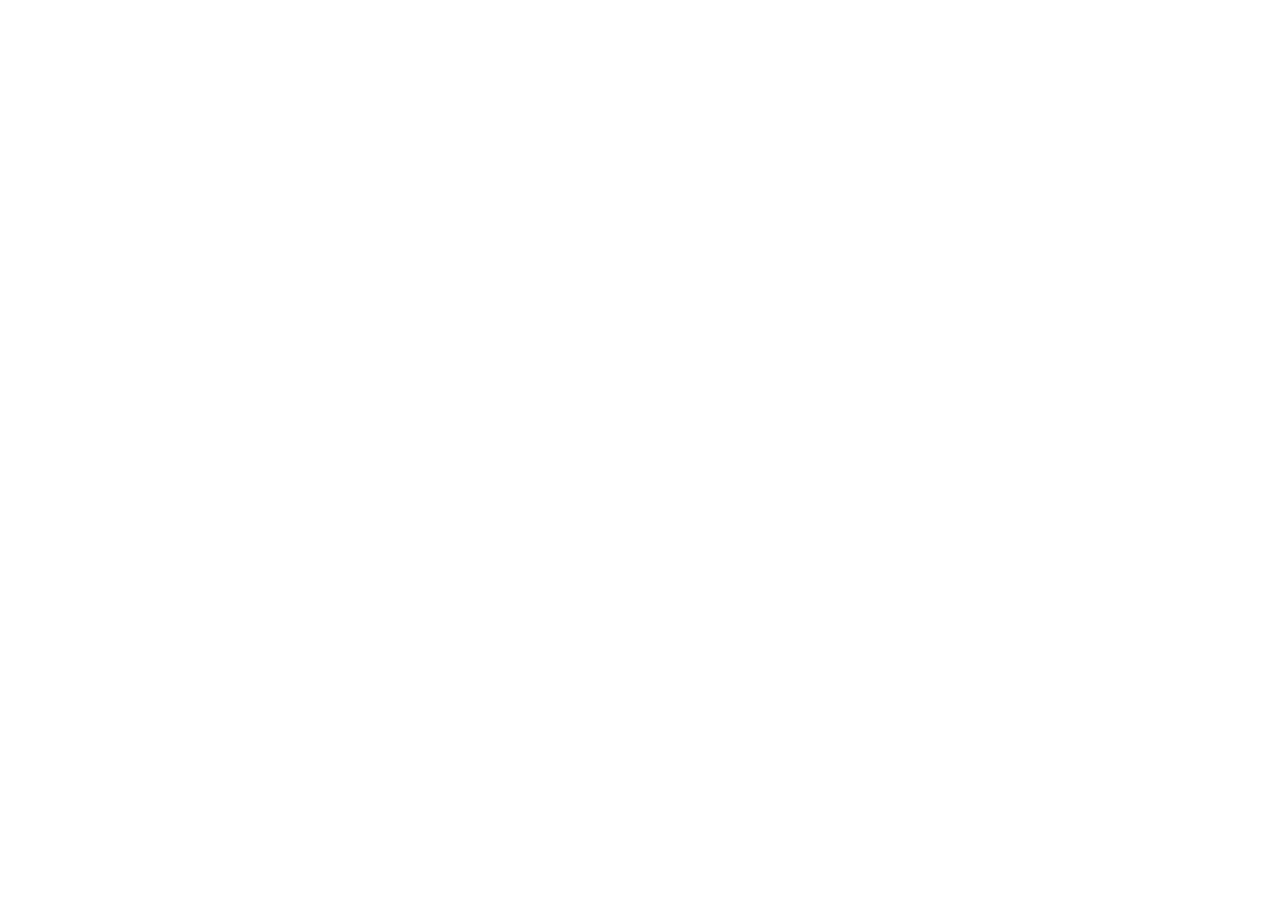
==== commit 87ed30cf: "demo-ci: studio/ исключён из деплоя (единственный писец briix-demo/studio — репозиторий briix-studio" ====
--- a/studio/index.html
+++ b/studio/index.html
@@ -1,201 +1,21 @@
 <!doctype html>
-<html lang="ru" data-theme="dark">
+<html lang="ru">
 <head>
 <meta charset="utf-8">
-<meta name="viewport" content="width=device-width, initial-scale=1, viewport-fit=cover">
+<meta name="viewport" content="width=device-width, initial-scale=1">
 <meta name="color-scheme" content="dark">
 <title>BRIIX Студия</title>
 <script>
-// Зеркало на Pages (briix.ru) без шины /api — сразу на рабочую студию (demo.briix.ru).
+// Студия переехала в отдельный репозиторий bestdeejay-design/briix-studio (15.11).
+// Эта страница — редирект-стаб витрины: единственный живой адрес — demo.briix.ru/studio/.
 if (location.hostname === 'briix.ru' || location.hostname === 'www.briix.ru') {
+  location.replace('https://demo.briix.ru/studio/' + location.hash);
+} else {
   location.replace('https://demo.briix.ru/studio/' + location.hash);
 }
 </script>
-<link rel="stylesheet" href="studio.css?v=20261113-studio-refresh-2386fdb3">
 </head>
 <body>
-
-<!-- Вход: ник + PIN-пад (клиентский; переезд на серверную auth — INFRA #78) -->
-<div id="gate" class="gate" hidden>
-  <div class="gate-card">
-    <div class="gate-title">BRIIX Студия</div>
-    <p class="gate-sub">Вход по нику и PIN-коду</p>
-    <input id="nickInput" class="nick" aria-label="Ник" maxlength="24" autocomplete="off" autocapitalize="off" spellcheck="false" placeholder="Ник">
-    <div id="pinDots" class="pin-dots" aria-label="PIN"></div>
-    <div class="pinpad" id="pinpad" aria-label="Пин-пад">
-      <button class="pk" data-digit="1">1</button>
-      <button class="pk" data-digit="2">2</button>
-      <button class="pk" data-digit="3">3</button>
-      <button class="pk" data-digit="4">4</button>
-      <button class="pk" data-digit="5">5</button>
-      <button class="pk" data-digit="6">6</button>
-      <button class="pk" data-digit="7">7</button>
-      <button class="pk" data-digit="8">8</button>
-      <button class="pk" data-digit="9">9</button>
-      <button class="pk ghost" hidden></button>
-      <button class="pk" data-digit="0">0</button>
-      <button class="pk ghost" data-action="back" aria-label="Стереть">⌫</button>
-    </div>
-    <button id="enterBtn" class="save gate-enter">Войти</button>
-    <p id="gateHint" class="hint">PIN — 4–6 цифр. Новый ник регистрируется при первом входе.</p>
-  </div>
-</div>
-
-<main class="studio" id="studio" hidden>
-  <header class="studio-header">
-    <div><span class="brand-mark">B</span><strong>BRIIX</strong><span class="header-divider"></span><span>Студия</span></div>
-    <button id="sessionsOpen" class="tool chip" type="button" aria-haspopup="dialog" aria-controls="sessionsDialog"><svg viewBox="0 0 24 24" aria-hidden="true"><path d="M4 6h16M4 12h16M4 18h16"/></svg> История</button>
-  </header>
-  <div id="storageWarning" class="storage-warning" role="alert" hidden></div>
-  <div id="sessionsOverlay" class="sessions-overlay" hidden>
-    <section id="sessionsDialog" class="sessions-dialog" role="dialog" aria-modal="true" aria-labelledby="sessionsTitle" tabindex="-1">
-      <div class="sessions-head"><h2 id="sessionsTitle">История</h2><button id="sessionsClose" class="tool icon-only" type="button" aria-label="Закрыть историю">✕</button></div>
-      <button id="sessionsNew" class="session-new" type="button">＋ Новый чат</button>
-      <p class="sessions-help">Сессии хранятся в этом браузере; приватная вкладка может удалить их после закрытия. Аудиофайлы на сервере могут быть удалены.</p>
-      <div id="sessionsList" class="sessions-list"></div>
-    </section>
-  </div>
-
-  <!-- Лента: чат-стрим, фото, треки — скроллится над композером -->
-  <section id="feed" class="feed" aria-live="polite"></section>
-
-  <!-- Библиотека: все генерации — скачать / в избранное / удалить -->
-  <section id="lib" class="feed lib" hidden></section>
-
-  <!-- Композер: карточка, прижатая к низу на мобайле -->
-  <section class="composer-wrap">
-    <div class="composer" id="composer">
-
-      <nav class="modes" id="modes" aria-label="Режим студии">
-        <button class="mode" data-mode="chat" aria-pressed="true">
-          <svg viewBox="0 0 24 24" aria-hidden="true"><path d="M21 12a8 8 0 0 1-8 8H5l-2 2V12a8 8 0 0 1 8-8h2a8 8 0 0 1 8 8z"/></svg>
-          Чат
-        </button>
-        <button class="mode" data-mode="photo" aria-pressed="false">
-          <svg viewBox="0 0 24 24" aria-hidden="true"><rect x="3" y="5" width="18" height="14" rx="2"/><circle cx="9" cy="10" r="1.6"/><path d="M4 17l5-5 4 4 3-3 4 4"/></svg>
-          Фото
-        </button>
-        <button class="mode" data-mode="music" aria-pressed="false">
-          <svg viewBox="0 0 24 24" aria-hidden="true"><path d="M9 18V6l11-2v12"/><circle cx="6.5" cy="18" r="2.5"/><circle cx="17.5" cy="16" r="2.5"/></svg>
-          Музыка
-        </button>
-      </nav>
-
-      <!-- Одиночное крупное поле (чат / фото / музыка-Simple) -->
-      <textarea id="prompt" class="prompt" aria-label="Ваш запрос" rows="2" placeholder="Что создаём?"></textarea>
-
-      <!-- Музыка, «Тонко настроить»: лирика + стиль/промпт -->
-      <div class="advanced" id="advanced" hidden>
-        <div class="field-block">
-          <span class="field-label">Лирика</span>
-          <div class="field-shell">
-            <textarea id="lyrics" class="ta" aria-label="Лирика" rows="2" placeholder="Текст песни…"></textarea>
-            <button id="improveLyrics" class="improve" disabled aria-label="Улучшить лирику">
-              <svg viewBox="0 0 24 24" aria-hidden="true"><path d="M12 3l1.7 4.6L18 9l-4.3 1.4L12 15l-1.7-4.6L6 9l4.3-1.4L12 3z"/><path d="M19 14l.8 2.2L22 17l-2.2.8L19 20l-.8-2.2L16 17l2.2-.8L19 14z"/></svg>
-              Улучшить
-            </button>
-          </div>
-          <button id="undoLyrics" class="undo" hidden>↩ Вернуть как было</button>
-          <div class="tags" id="tags" aria-label="Структурные теги">
-            <button class="tag" data-tag="[Verse]">Verse</button>
-            <button class="tag" data-tag="[Chorus]">Chorus</button>
-            <button class="tag" data-tag="[Bridge]">Bridge</button>
-            <button class="tag" data-tag="[Outro]">Outro</button>
-          </div>
-        </div>
-        <div class="field-block">
-          <span class="field-label">Стиль / промпт</span>
-          <div class="field-shell">
-            <textarea id="musicPrompt" class="ta" aria-label="Стиль и музыкальный промпт" rows="2" placeholder="Жанр, темп, вокал, инструменты…"></textarea>
-            <button id="improvePrompt" class="improve" disabled aria-label="Улучшить стиль">
-              <svg viewBox="0 0 24 24" aria-hidden="true"><path d="M12 3l1.7 4.6L18 9l-4.3 1.4L12 15l-1.7-4.6L6 9l4.3-1.4L12 3z"/><path d="M19 14l.8 2.2L22 17l-2.2.8L19 20l-.8-2.2L16 17l2.2-.8L19 14z"/></svg>
-              Улучшить
-            </button>
-          </div>
-          <button id="undoPrompt" class="undo" hidden>↩ Вернуть как было</button>
-        </div>
-      </div>
-
-      <p id="modelHint" class="composer-hint music-only" hidden>Модель для инструментала определяет сервер.</p>
-      <p id="chatPending" class="composer-hint" role="status" hidden>Дождитесь ответа или остановите его, чтобы отправить следующий вопрос.</p>
-      <div class="producer-entry music-only" hidden>
-        <button id="prepareMusic" class="tool chip producer-button" type="button" disabled>✦ Подготовить песню</button>
-        <span>Продюсер предложит черновик без запуска генерации</span>
-      </div>
-
-      <!-- Тулбар инструментов под полем -->
-      <div class="toolbar">
-        <button id="addBtn" class="tool icon-only" aria-label="Добавить вложение" title="Вложения — скоро">
-          <svg viewBox="0 0 24 24" aria-hidden="true"><path d="M12 5v14M5 12h14"/></svg>
-        </button>
-        <button id="newChat" class="tool chip chat-only" hidden title="Начать новую сессию, сохранив текущую">Новый чат</button>
-        <button id="improvePhoto" class="tool chip photo-only" hidden disabled title="Арт-директор улучшит промпт"><svg viewBox="0 0 24 24" aria-hidden="true"><path d="M12 3l1.7 4.6L18 9l-4.3 1.4L12 15l-1.7-4.6L6 9l4.3-1.4L12 3z"/></svg> Улучшить</button>
-        <button id="undoPhoto" class="tool chip photo-only undo-chip" hidden>↩ Вернуть как было</button>
-        <div class="menu-anchor">
-          <button id="assistantChip" class="tool chip" aria-haspopup="menu" aria-expanded="false">
-            <span id="assistantName">Наставник</span>
-            <svg class="chev" viewBox="0 0 24 24" aria-hidden="true"><path d="M6 9l6 6 6-6"/></svg>
-          </button>
-          <div id="assistantMenu" class="menu" role="menu" aria-labelledby="assistantChip" hidden></div>
-        </div>
-        <div class="menu-anchor music-only" hidden>
-          <button id="modelChip" class="tool chip" aria-haspopup="menu" aria-expanded="false">
-            <span id="modelName">Flash</span>
-            <svg class="chev" viewBox="0 0 24 24" aria-hidden="true"><path d="M6 9l6 6 6-6"/></svg>
-          </button>
-          <div id="modelMenu" class="menu" role="menu" aria-labelledby="modelChip" hidden></div>
-        </div>
-        <div id="vocalSeg" class="seg music-only" hidden role="group" aria-label="Режим трека">
-          <button class="seg-btn" data-vocal="0" aria-pressed="true"><svg viewBox="0 0 24 24" aria-hidden="true"><rect x="9" y="3" width="6" height="12" rx="3"/><path d="M5 11a7 7 0 0 0 14 0M12 18v3m-3 0h6"/></svg> Песня</button>
-          <button class="seg-btn" data-vocal="1" aria-pressed="false"><svg viewBox="0 0 24 24" aria-hidden="true"><path d="M9 18V6l11-2v12"/><circle cx="6.5" cy="18" r="2.5"/><circle cx="17.5" cy="16" r="2.5"/></svg> Инструментал</button>
-        </div>
-        <span class="spacer"></span>
-        <button id="tuneToggle" class="tool chip toggle music-only" hidden aria-pressed="false">Тонко настроить</button>
-        <button id="send" class="send" aria-label="Отправить" disabled>
-          <svg viewBox="0 0 24 24" aria-hidden="true"><path d="M12 19V5M6 11l6-6 6 6"/></svg>
-        </button>
-      </div>
-
-      <!-- Мета-полоса -->
-      <div class="meta">
-        <span id="metaLeft">briix.ru · Чат · Наставник</span>
-        <span id="status" class="status">готов</span>
-      </div>
-    </div>
-
-    <!-- Инлайн-ввод ключа -->
-      <div id="keyCard" class="key-card" hidden>
-      <label class="field-label" for="keyInput">Ключ приватного стенда</label>
-      <div class="key-row">
-        <input id="keyInput" type="password" autocomplete="off" placeholder="вставьте ключ">
-        <button id="keySave" class="save">Сохранить</button>
-      </div>
-      <p id="keyStatus" class="hint" aria-live="polite"></p>
-      <p class="hint">Тот же ключ, что в Настройках демо. Хранится только в этом браузере.</p>
-    </div>
-  </section>
-
-  <!-- Вкладки: Чат / Библиотека -->
-  <nav class="tabs" id="tabs" aria-label="Разделы студии">
-    <button class="tab" data-tab="chat" aria-pressed="true">Чат</button>
-    <button class="tab" data-tab="library" aria-pressed="false">Библиотека</button>
-    <div class="menu-anchor tabs-profile">
-      <button id="profileBtn" class="tool icon-only" aria-haspopup="menu" aria-expanded="false" aria-label="Профиль" title="Профиль">
-        <svg viewBox="0 0 24 24" aria-hidden="true"><circle cx="12" cy="8" r="3.5"/><path d="M5 20c0-3.5 3-6 7-6s7 2.5 7 6"/></svg>
-      </button>
-      <div id="profileMenu" class="menu" role="menu" aria-labelledby="profileBtn" hidden>
-        <span id="profileNick" class="menu-nick"></span>
-        <button type="button" role="menuitem" id="profileKeyBtn">Ключ стенда…</button>
-        <button type="button" role="menuitem" id="profileLogoutBtn">Выйти</button>
-      </div>
-    </div>
-  </nav>
-</main>
-<script src="../wait-phrases.js?v=20261114"></script>
-<script src="../wait-ui.js?v=20261114"></script>
-<script src="session-store.js?v=20261114-97-p1"></script>
-<script src="waveform.js?v=20261114-97-p1b"></script>
-<script src="producer-brain.js?v=dj1-74926e0-1"></script>
-<script src="studio.js?v=20261113-studio-refresh-2386fdb3"></script>
+<p><a href="https://demo.briix.ru/studio/">Открыть BRIIX Студию</a></p>
 </body>
 </html>
